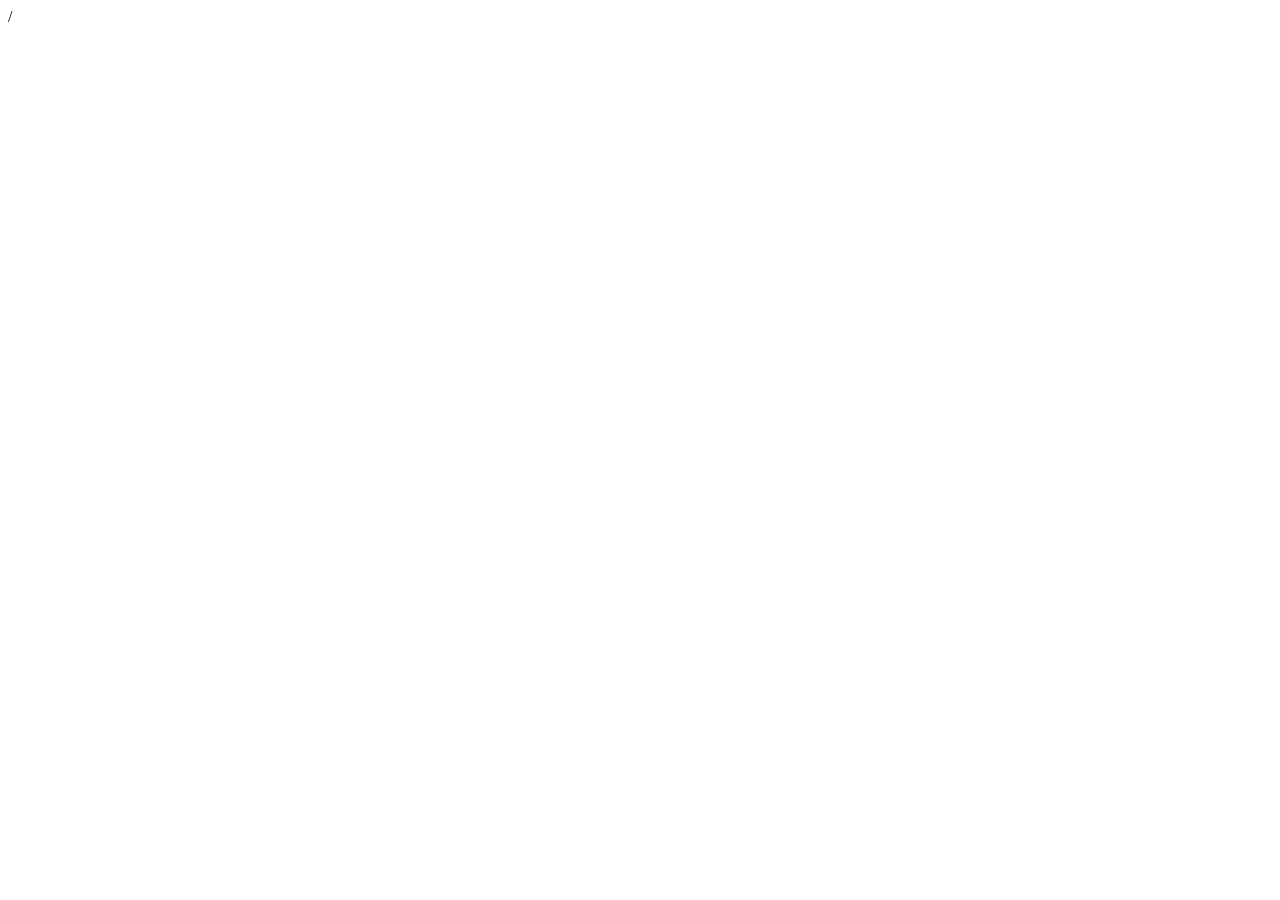
==== index.html @ 6e98607b "chagename" ====
/<!DOCTYPE html>
<!--[if lt IE 7]>      <html class="no-js lt-ie9 lt-ie8 lt-ie7"> <![endif]-->
<!--[if IE 7]>         <html class="no-js lt-ie9 lt-ie8"> <![endif]-->
<!--[if IE 8]>         <html class="no-js lt-ie9"> <![endif]-->
<!--[if gt IE 8]>      <html class="no-js"> <!--<![endif]-->
<html>
      <head>
            <meta charset="utf-8">
            <meta http-equiv="X-UA-Compatible" content="IE=edge">
            <title>OTA Agent</title>
            <meta name="description" content="">
            <meta name="viewport" content="width=device-width, initial-scale=1">
            <link rel="stylesheet" href="">
      </head>
      <body>
            <!--[if lt IE 7]>
                  <p class="browsehappy">You are using an <strong>outdated</strong> browser. Please <a href="#">upgrade your browser</a> to improve your experience.</p>
            <![endif]-->
            
            <script src="" async defer></script>
      </body>
</html>
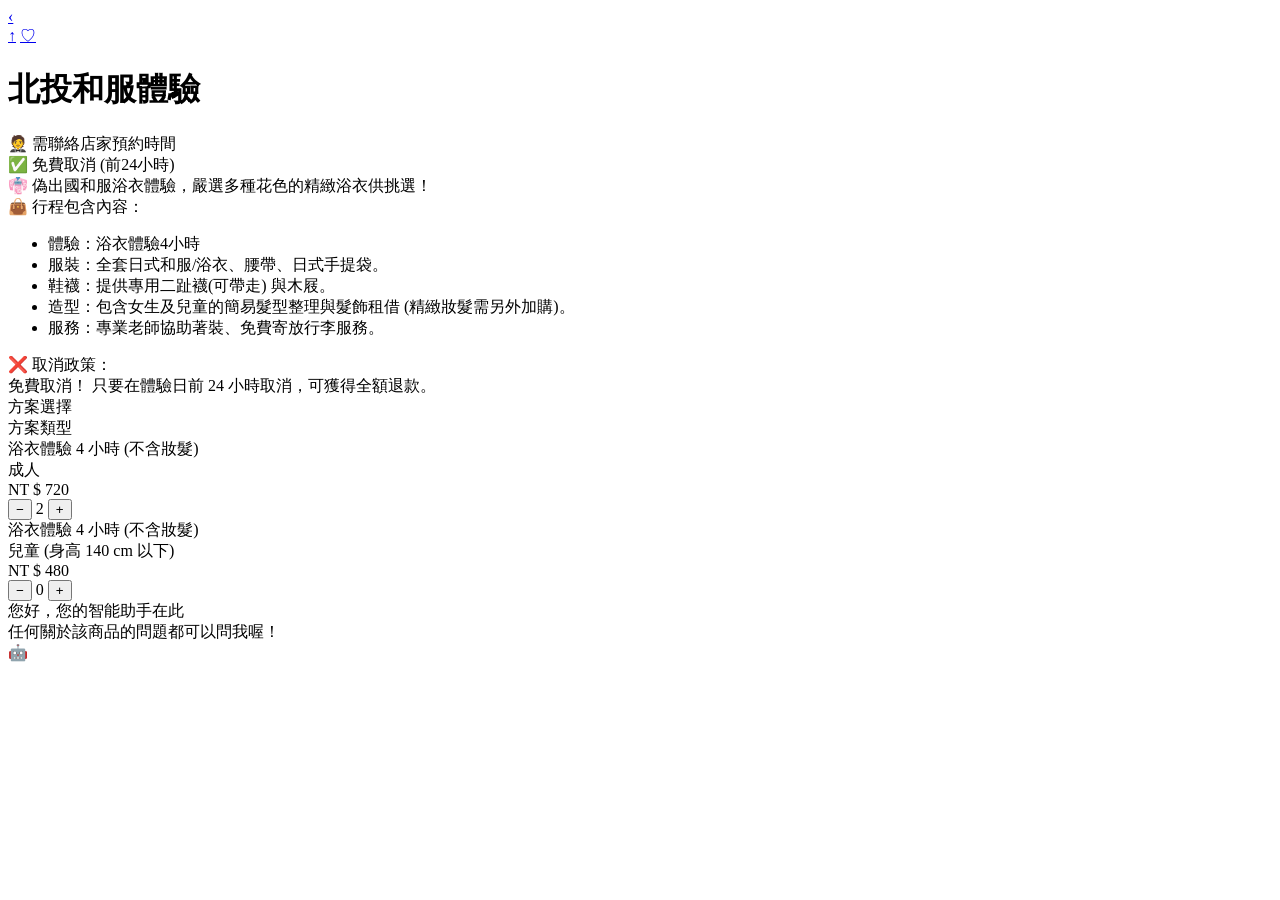
==== commit 3351b63f: "Update index.html" ====
--- a/index.html
+++ b/index.html
@@ -1,22 +1,100 @@
-/<!DOCTYPE html>
-<!--[if lt IE 7]>      <html class="no-js lt-ie9 lt-ie8 lt-ie7"> <![endif]-->
-<!--[if IE 7]>         <html class="no-js lt-ie9 lt-ie8"> <![endif]-->
-<!--[if IE 8]>         <html class="no-js lt-ie9"> <![endif]-->
-<!--[if gt IE 8]>      <html class="no-js"> <!--<![endif]-->
-<html>
-      <head>
-            <meta charset="utf-8">
-            <meta http-equiv="X-UA-Compatible" content="IE=edge">
-            <title>OTA Agent</title>
-            <meta name="description" content="">
-            <meta name="viewport" content="width=device-width, initial-scale=1">
-            <link rel="stylesheet" href="">
-      </head>
-      <body>
-            <!--[if lt IE 7]>
-                  <p class="browsehappy">You are using an <strong>outdated</strong> browser. Please <a href="#">upgrade your browser</a> to improve your experience.</p>
-            <![endif]-->
+<!DOCTYPE html>
+<html lang="zh-TW">
+<head>
+    <meta charset="UTF-8">
+    <meta name="viewport" content="width=device-width, initial-scale=1.0">
+    <title>北投和服體驗</title>
+    <link rel="stylesheet" href="style.css">
+</head>
+<body>
+
+<div class="app-container">
+    <div class="hero-section">
+        <div class="top-bar">
+            <a href="#" class="icon-btn">‹</a>
+            <div class="top-right-icons">
+                <a href="#" class="icon-btn">↑</a>
+                <a href="#" class="icon-btn">♡</a>
+            </div>
+        </div>
+    </div>
+
+    <div class="content-section">
+        <h1 class="title">北投和服體驗</h1>
+        
+        <div class="badges">
+            <div class="badge">
+                🤵 需聯絡店家預約時間
+            </div>
+            <div class="badge">
+                ✅ 免費取消 (前24小時)
+            </div>
+        </div>
+
+        <div class="info-card">
+            <div class="info-subtitle">
+                👘 偽出國和服浴衣體驗，嚴選多種花色的精緻浴衣供挑選！
+            </div>
             
-            <script src="" async defer></script>
-      </body>
+            <div class="info-list-title">👜 行程包含內容：</div>
+            <ul class="info-list">
+                <li>體驗：<span class="highlight-text">浴衣體驗4小時</span></li>
+                <li>服裝：全套<span class="highlight-text">日式和服/浴衣</span>、<span class="highlight-text">腰帶</span>、<span class="highlight-text">日式手提袋</span>。</li>
+                <li>鞋襪：提供<span class="highlight-text">專用二趾襪(可帶走)</span> 與<span class="highlight-text">木屐</span>。</li>
+                <li>造型：包含女生及兒童的<span class="highlight-text">簡易髮型整理</span>與<span class="highlight-text">髮飾租借</span> (精緻妝髮需另外加購)。</li>
+                <li>服務：專業老師協助著裝、免費寄放行李服務。</li>
+            </ul>
+
+            <div class="cancel-policy-title">❌ 取消政策：</div>
+            <div class="cancel-policy-desc">免費取消！ 只要在體驗日前 24 小時取消，可獲得全額退款。</div>
+        </div>
+
+        <div class="section-header">
+            <div class="section-title-wrap">
+                <div class="section-title-bar"></div>
+                <div class="section-title">方案選擇</div>
+            </div>
+            <div class="section-subtitle">方案類型</div>
+        </div>
+
+        <div class="option-card">
+            <div class="option-title">浴衣體驗 4 小時 (不含妝髮)</div>
+            <div class="option-row">
+                <div class="option-target">成人</div>
+                <div class="option-price-wrap">
+                    <div class="option-price">NT $ 720</div>
+                    <div class="counter">
+                        <button class="counter-btn">−</button>
+                        <span class="counter-value">2</span>
+                        <button class="counter-btn">+</button>
+                    </div>
+                </div>
+            </div>
+        </div>
+
+        <div class="option-card">
+            <div class="option-title">浴衣體驗 4 小時 (不含妝髮)</div>
+            <div class="option-row">
+                <div class="option-target">兒童 (身高 140 cm 以下)</div>
+                <div class="option-price-wrap">
+                    <div class="option-price">NT $ 480</div>
+                    <div class="counter">
+                        <button class="counter-btn">−</button>
+                        <span class="counter-value">0</span>
+                        <button class="counter-btn">+</button>
+                    </div>
+                </div>
+            </div>
+        </div>
+    </div>
+
+    <div class="chatbot-container">
+        <div class="chat-bubble">
+            您好，您的智能助手在此<br>任何關於該商品的問題都可以問我喔！
+        </div>
+        <div class="chat-icon">🤖</div>
+    </div>
+</div>
+
+</body>
 </html>
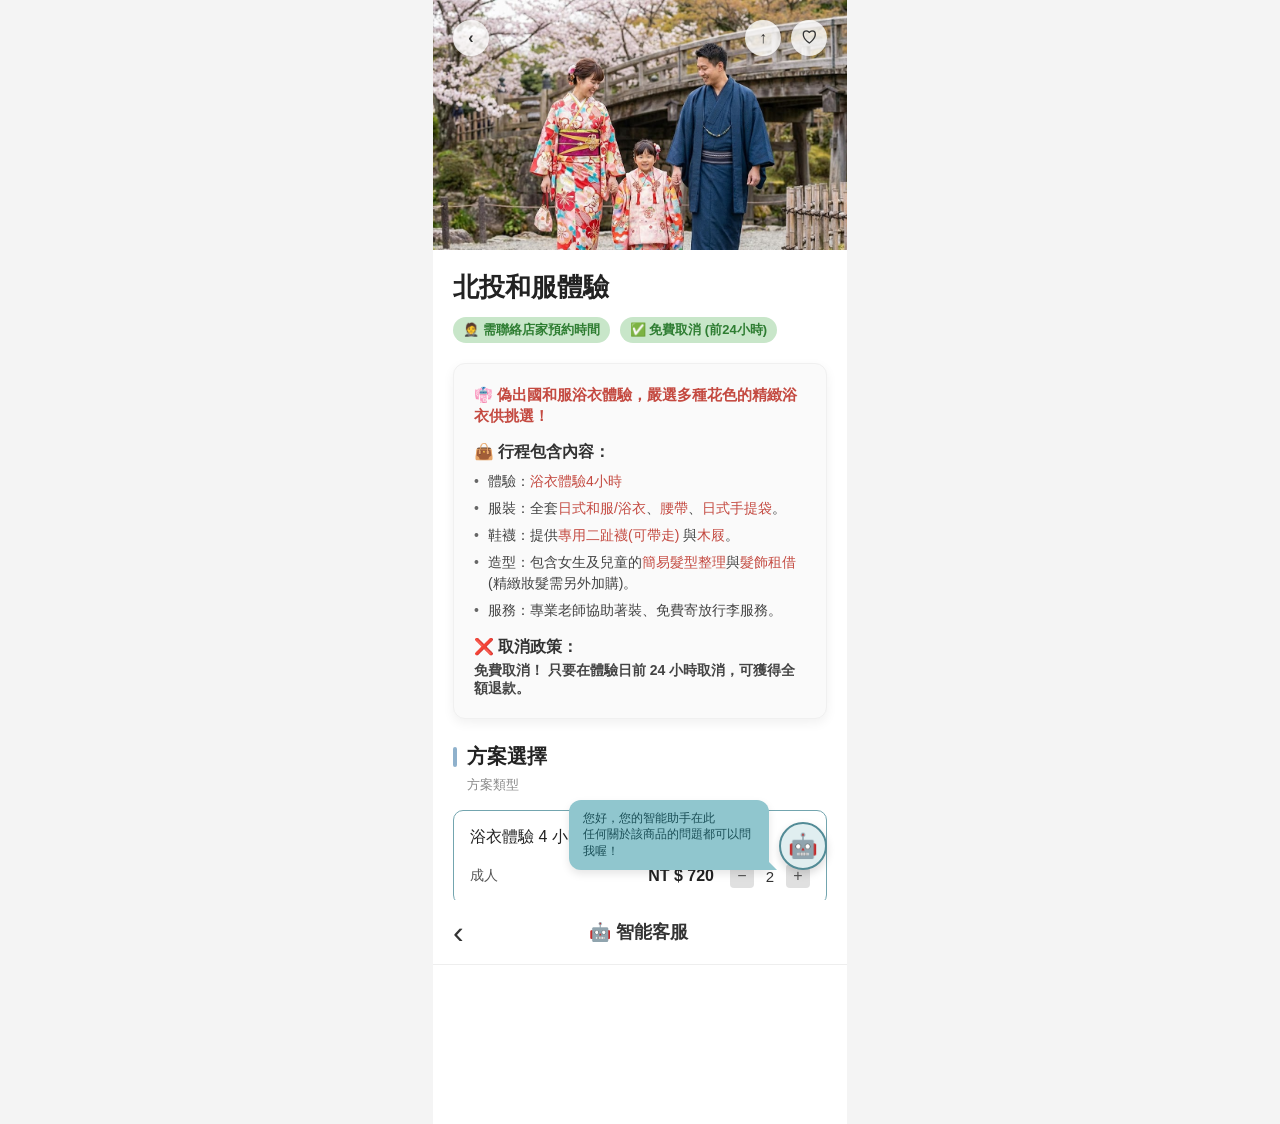
==== commit 4d96a30e: "chatbotPage" ====
--- a/index.html
+++ b/index.html
@@ -95,6 +95,57 @@
         <div class="chat-icon">🤖</div>
     </div>
 </div>
+<!-- 聊天室半透明遮罩 -->
+    <div class="chat-overlay" id="chatOverlay"></div>
+    
+    <!-- 由底部滑出的聊天視窗 -->
+    <div class="chat-modal" id="chatModal">
+        <div class="chat-modal-header">
+            <button class="chat-close-btn" id="chatCloseBtn">‹</button>
+            <div class="chat-modal-title">🤖 智能客服</div>
+            <!-- 右側佔位符，用來讓標題完美置中 -->
+            <div style="width: 24px;"></div> 
+        </div>
+        
+        <div class="chat-modal-body">
+            <!-- 使用 Iframe 嵌入您的 Chatbase 機器人 -->
+            <iframe
+                src="https://www.chatbase.co/chatbot-iframe/5AmCKbZPOrl53DfZSJFYk"
+                width="100%"
+                height="100%"
+                frameborder="0"
+            ></iframe>
+        </div>
+    </div>
+
+    <!-- 控制開關的 JavaScript -->
+    <script>
+        document.addEventListener('DOMContentLoaded', function() {
+            // 取得頁面元素
+            const chatIcon = document.querySelector('.chat-icon');
+            const chatOverlay = document.getElementById('chatOverlay');
+            const chatModal = document.getElementById('chatModal');
+            const chatCloseBtn = document.getElementById('chatCloseBtn');
+
+            // 點擊原有的機器人圖示：打開遮罩與滑動視窗
+            chatIcon.addEventListener('click', function() {
+                chatOverlay.classList.add('active');
+                chatModal.classList.add('active');
+            });
+
+            // 點擊返回按鈕：關閉視窗
+            chatCloseBtn.addEventListener('click', function() {
+                chatOverlay.classList.remove('active');
+                chatModal.classList.remove('active');
+            });
+
+            // 點擊半透明背景：也可以關閉視窗
+            chatOverlay.addEventListener('click', function() {
+                chatOverlay.classList.remove('active');
+                chatModal.classList.remove('active');
+            });
+        });
+    </script>
 
 </body>
 </html>
--- a/style.css
+++ b/style.css
@@ -0,0 +1,410 @@
+/* 基礎設定 */
+@import url('https://fonts.googleapis.com/css?family=Noto+Sans');
+
+* {
+    box-sizing: border-box;
+    margin: 0;
+    padding: 0;
+      font-family: "Noto Sans CJK TC", "Microsoft JhengHei", PingFang, STHeiti, sans-serif;
+}
+
+body {
+    background-color: #f4f4f4;
+    display: flex;
+    justify-content: center;
+}
+
+/* 手機版模擬容器 */
+.app-container {
+    width: 100%;
+    max-width: 414px;
+    background-color: #ffffff;
+    position: relative;
+    overflow-x: hidden;
+    min-height: 100vh;
+    padding-bottom: 80px;
+}
+
+/* 頂部圖片區域 */
+.hero-section {
+    position: relative;
+    width: 100%;
+    height: 250px;
+    background-image: url('unnamed 3.png'); 
+    background-size: cover;
+    background-position: center;
+}
+
+.top-bar {
+    position: absolute;
+    top: 20px;
+    left: 20px;
+    right: 20px;
+    display: flex;
+    justify-content: space-between;
+}
+
+.icon-btn {
+    width: 36px;
+    height: 36px;
+    background-color: rgba(255, 255, 255, 0.8);
+    border-radius: 50%;
+    display: flex;
+    align-items: center;
+    justify-content: center;
+    cursor: pointer;
+    text-decoration: none;
+    color: #333;
+    font-weight: bold;
+    box-shadow: 0 2px 4px rgba(0,0,0,0.1);
+}
+
+.top-right-icons {
+    display: flex;
+    gap: 10px;
+}
+
+/* 內容區域 */
+.content-section {
+    padding: 20px;
+}
+
+/* 標題與標籤 */
+h1.title {
+    font-size: 26px;
+    color: #222;
+    margin-bottom: 12px;
+    font-weight: 900;
+}
+
+.badges {
+    display: flex;
+    gap: 10px;
+    margin-bottom: 20px;
+    flex-wrap: wrap;
+}
+
+.badge {
+    font-weight: 800;
+    background-color: #c8e6c9;
+    color: #2e7d32;
+    padding: 4px 10px;
+    border-radius: 20px;
+    font-size: 13px;
+    font-weight: bold;
+    display: flex;
+    align-items: center;
+    gap: 4px;
+}
+
+/* 資訊卡片 */
+.info-card {
+    background-color: #fafafa;
+    border-radius: 12px;
+    padding: 20px;
+    box-shadow: 0 4px 12px rgba(0,0,0,0.06);
+    margin-bottom: 24px;
+    border: 1px solid #f0f0f0;
+}
+
+.info-subtitle {
+    color: #c44a41;
+    font-size: 15px;
+    font-weight: bold;
+    margin-bottom: 16px;
+    line-height: 1.4;
+}
+
+.info-list-title {
+    font-weight: bold;
+    margin-bottom: 8px;
+    color: #333;
+}
+
+.info-list {
+    list-style: none;
+    margin-bottom: 16px;
+    font-weight: 500;
+}
+
+.info-list li {
+    position: relative;
+    padding-left: 14px;
+    margin-bottom: 6px;
+    font-size: 14px;
+    color: #444;
+    line-height: 1.5;
+}
+
+.info-list li::before {
+    content: '•';
+    position: absolute;
+    left: 0;
+    color: #666;
+}
+
+.highlight-text {
+    color: #c44a41;
+}
+
+.cancel-policy-title {
+    font-weight: bold;
+    color: #333;
+    margin-bottom: 4px;
+}
+
+.cancel-policy-desc {
+    font-size: 14px;
+    color: #444;
+    font-weight: bold;
+}
+
+/* 方案選擇區域 */
+.section-header {
+    margin-bottom: 16px;
+}
+
+.section-title-wrap {
+    display: flex;
+    align-items: center;
+    margin-bottom: 6px;
+}
+
+.section-title-bar {
+    width: 4px;
+    height: 20px;
+    background-color: #8fb1cc;
+    margin-right: 10px;
+    border-radius: 2px;
+}
+
+.section-title {
+    font-size: 20px;
+    font-weight: bold;
+    color: #222;
+}
+
+.section-subtitle {
+    font-size: 13px;
+    color: #888;
+    margin-left: 14px;
+}
+
+.option-card {
+    border: 1px solid #73a5af;
+    border-radius: 10px;
+    padding: 16px;
+    margin-bottom: 12px;
+    background-color: #fff;
+}
+
+.option-title {
+    font-size: 16px;
+    color: #222;
+    margin-bottom: 16px;
+}
+
+.option-row {
+    display: flex;
+    justify-content: space-between;
+    align-items: center;
+}
+
+.option-target {
+    font-size: 14px;
+    color: #555;
+}
+
+.option-price-wrap {
+    display: flex;
+    align-items: center;
+    gap: 16px;
+}
+
+.option-price {
+    font-size: 16px;
+    font-weight: bold;
+    color: #222;
+}
+
+.counter {
+    display: flex;
+    align-items: center;
+    gap: 10px;
+}
+
+.counter-btn {
+    width: 24px;
+    height: 24px;
+    background-color: #e0e0e0;
+    border: none;
+    border-radius: 4px;
+    color: #555;
+    font-size: 16px;
+    display: flex;
+    align-items: center;
+    justify-content: center;
+    cursor: pointer;
+}
+
+.counter-value {
+    font-size: 15px;
+    color: #333;
+    min-width: 12px;
+    text-align: center;
+}
+
+/* 浮動客服機器人 */
+.chatbot-container {
+    position: fixed; /* 改為 fixed，讓它固定在視窗上 */
+    bottom: 30px;
+    
+    /* 這裡使用 max() 函數來確保按鈕位置正確：
+       1. 當螢幕大於 414px (電腦版) 時，讓按鈕固定在 414px 容器內的右側 20px 處。
+       2. 當螢幕小於 414px (手機版) 時，讓按鈕固定在距離螢幕右側 20px 處。 */
+    right: max(20px, calc(50% - 207px + 20px)); 
+    font-weight: 500;
+    display: flex;
+    align-items: flex-end;
+    gap: 10px;
+    z-index: 999; /* 提高 z-index 確保它永遠顯示在最上層，不被其他內容遮擋 */
+}
+
+.chat-bubble {
+    background-color: #90c6ce;
+    padding: 10px 14px;
+    border-radius: 12px 12px 0 12px;
+    font-size: 12px;
+    color: #1a4f57;
+    max-width: 200px;
+    box-shadow: 0 4px 8px rgba(0,0,0,0.1);
+    position: relative;
+    line-height: 1.4;
+}
+
+.chat-bubble::after {
+    content: '';
+    position: absolute;
+    bottom: 0;
+    right: -8px;
+    width: 0;
+    height: 0;
+    border-left: 10px solid #90c6ce;
+    border-top: 10px solid transparent;
+    border-bottom: 0px solid transparent;
+}
+
+.chat-icon {
+    width: 48px;
+    height: 48px;
+    background-color: #e0eef0;
+    border: 2px solid #528b96;
+    border-radius: 50%;
+    display: flex;
+    align-items: center;
+    justify-content: center;
+    font-size: 24px;
+    box-shadow: 0 4px 8px rgba(0,0,0,0.15);
+    cursor: pointer;
+}
+
+/* =========================================
+   滑動客服視窗 (Bottom Sheet) 樣式
+   ========================================= */
+
+/* 半透明背景遮罩 */
+.chat-overlay {
+    position: fixed;
+    top: 0;
+    left: 0;
+    width: 100%;
+    height: 100%;
+    background-color: rgba(0, 0, 0, 0.5); /* 黑色半透明 */
+    z-index: 1000;
+    
+    /* 動畫設定：預設隱藏 */
+    visibility: hidden;
+    opacity: 0;
+    transition: opacity 0.3s ease, visibility 0.3s;
+}
+
+/* 遮罩啟動狀態 */
+.chat-overlay.active {
+    visibility: visible;
+    opacity: 1;
+}
+
+/* 滑動視窗本體 */
+.chat-modal {
+    position: fixed;
+    bottom: 0;
+    left: 50%; /* 讓它在整個螢幕置中 */
+    
+    /* 預設位置：往下平移 100% 藏在畫面外 */
+    transform: translateX(-50%) translateY(100%);
+    
+    width: 100%;
+    max-width: 414px; /* 與 app-container 寬度保持一致 */
+    height: 85vh; /* 視窗高度佔螢幕的 85% */
+    background-color: #ffffff;
+    border-radius: 20px 20px 0 0; /* 只有上方有圓角 */
+    z-index: 1001; /* 必須比遮罩高 */
+    display: flex;
+    flex-direction: column;
+    overflow: hidden;
+    
+    /* 滑動動畫 */
+    transition: transform 0.3s cubic-bezier(0.25, 0.8, 0.25, 1);
+}
+
+/* 視窗啟動狀態 (滑上來) */
+.chat-modal.active {
+    transform: translateX(-50%) translateY(0);
+}
+
+/* 自訂視窗頭部 (返回鍵與標題) */
+.chat-modal-header {
+    display: flex;
+    align-items: center;
+    justify-content: space-between;
+    padding: 16px 20px;
+    background-color: #ffffff;
+    border-bottom: 1px solid #eeeeee; /* 底部分隔線 */
+}
+
+/* 返回按鈕 `<` */
+.chat-close-btn {
+    background: none;
+    border: none;
+    font-size: 32px;
+    color: #333;
+    cursor: pointer;
+    line-height: 1;
+    padding: 0 10px 0 0;
+}
+
+/* 標題文字 */
+.chat-modal-title {
+    font-size: 18px;
+    font-weight: bold;
+    color: #333;
+}
+
+/* 讓 iframe 佔滿剩餘空間 */
+/* 讓 iframe 佔滿剩餘空間，並透過位移隱藏 Chatbase 預設的標題列 */
+.chat-modal-body {
+    flex: 1;
+    width: 100%;
+    background-color: #ffffff; /* 配合 Chatbase 背景改為白色 */
+    overflow: hidden; /* 關鍵：將超出這個區塊的內容（被往上推的藍色標題）隱藏起來 */
+}
+
+/* 針對內嵌 iframe 的特殊處理 */
+.chat-modal-body iframe {
+    width: 100%;
+    /* 將高度增加，補償被往上移的空間，避免底部被切掉 */
+    height: calc(100% + 65px); 
+    /* 關鍵：將整個 iframe 往上提 65px，把藍色標題藏到 .chat-modal-body 外部 */
+    margin-top: -65px; 
+    border: none;
+}
